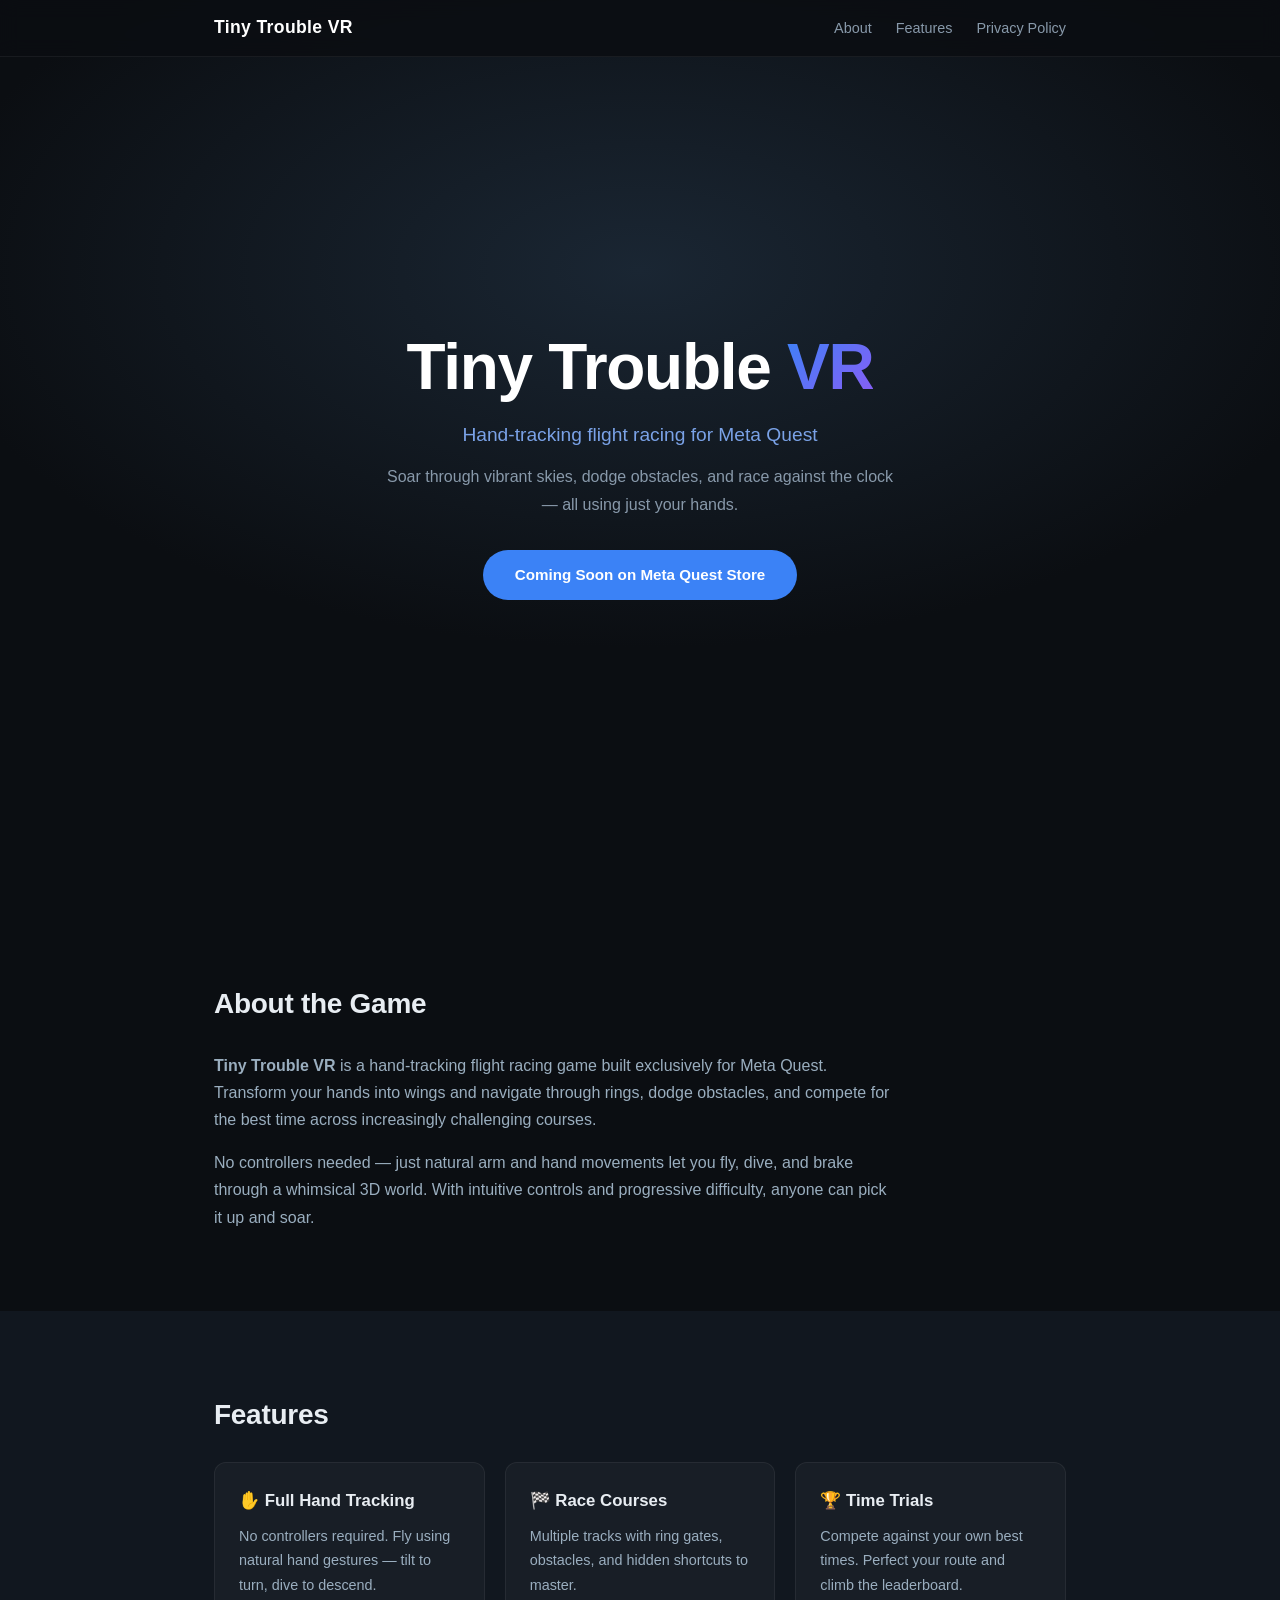
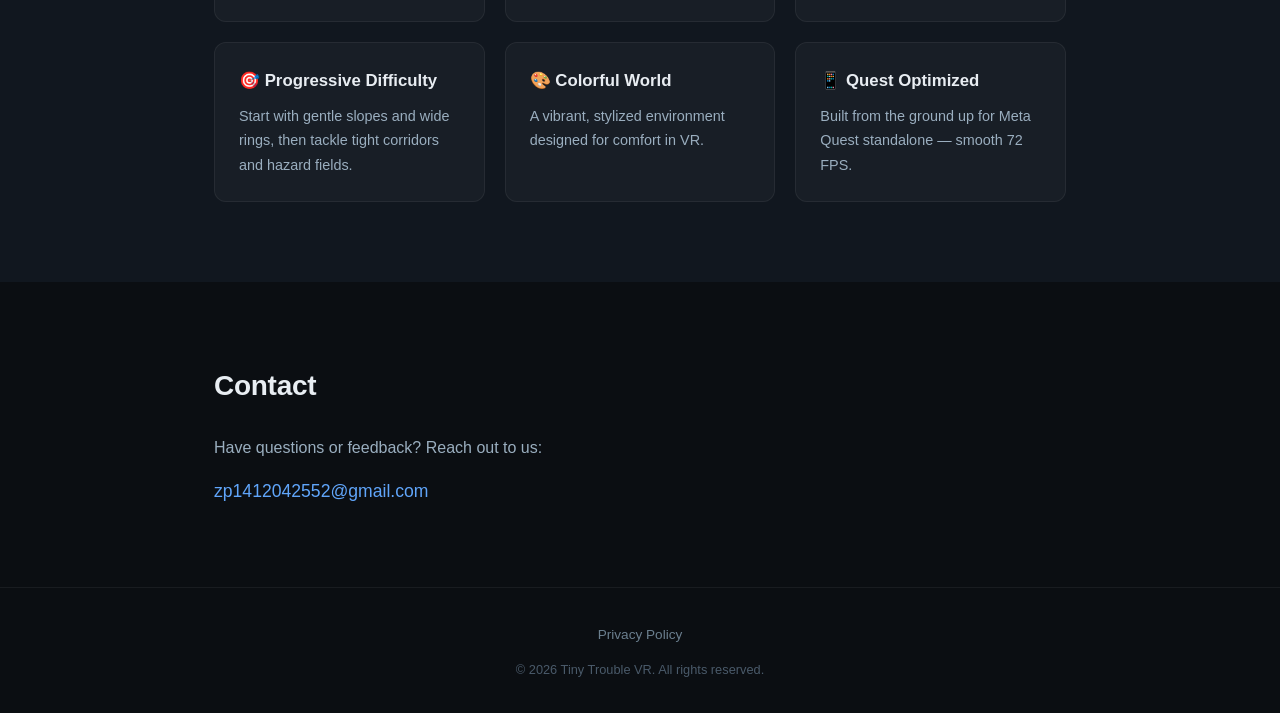
==== index.html @ b0629131 "Add Tiny Trouble VR website - Game homepage with features and contact - Privacy Policy page for Meta" ====
<!DOCTYPE html>
<html lang="en">
<head>
    <meta charset="UTF-8" />
    <meta name="viewport" content="width=device-width, initial-scale=1.0" />
    <title>Tiny Trouble VR — Hand-Tracking Flight Racing</title>
    <link rel="stylesheet" href="styles.css" />
</head>
<body>
    <nav class="navbar">
        <div class="container">
            <span class="logo">Tiny Trouble VR</span>
            <div class="nav-links">
                <a href="#about">About</a>
                <a href="#features">Features</a>
                <a href="privacy-policy.html">Privacy Policy</a>
            </div>
        </div>
    </nav>

    <header class="hero">
        <div class="container">
            <h1 class="hero-title">Tiny Trouble <span class="hero-title-accent">VR</span></h1>
            <p class="hero-subtitle">Hand-tracking flight racing for Meta Quest</p>
            <p class="hero-desc">
                Soar through vibrant skies, dodge obstacles, and race against the clock
                — all using just your hands.
            </p>
            <a href="#" class="btn btn-primary" onclick="return false;">Coming Soon on Meta Quest Store</a>
        </div>
    </header>

    <section id="about" class="section">
        <div class="container">
            <h2>About the Game</h2>
            <p>
                <strong>Tiny Trouble VR</strong> is a hand-tracking flight racing game
                built exclusively for Meta Quest. Transform your hands into wings and
                navigate through rings, dodge obstacles, and compete for the best time
                across increasingly challenging courses.
            </p>
            <p>
                No controllers needed — just natural arm and hand movements let you
                fly, dive, and brake through a whimsical 3D world. With intuitive
                controls and progressive difficulty, anyone can pick it up and soar.
            </p>
        </div>
    </section>

    <section id="features" class="section section-alt">
        <div class="container">
            <h2>Features</h2>
            <div class="features-grid">
                <div class="feature-card">
                    <h3>✋ Full Hand Tracking</h3>
                    <p>No controllers required. Fly using natural hand gestures — tilt to turn, dive to descend.</p>
                </div>
                <div class="feature-card">
                    <h3>🏁 Race Courses</h3>
                    <p>Multiple tracks with ring gates, obstacles, and hidden shortcuts to master.</p>
                </div>
                <div class="feature-card">
                    <h3>🏆 Time Trials</h3>
                    <p>Compete against your own best times. Perfect your route and climb the leaderboard.</p>
                </div>
                <div class="feature-card">
                    <h3>🎯 Progressive Difficulty</h3>
                    <p>Start with gentle slopes and wide rings, then tackle tight corridors and hazard fields.</p>
                </div>
                <div class="feature-card">
                    <h3>🎨 Colorful World</h3>
                    <p>A vibrant, stylized environment designed for comfort in VR.</p>
                </div>
                <div class="feature-card">
                    <h3>📱 Quest Optimized</h3>
                    <p>Built from the ground up for Meta Quest standalone — smooth 72 FPS.</p>
                </div>
            </div>
        </div>
    </section>

    <section id="contact" class="section">
        <div class="container">
            <h2>Contact</h2>
            <p>Have questions or feedback? Reach out to us:</p>
            <p><a href="mailto:zp1412042552@gmail.com" class="contact-link">zp1412042552@gmail.com</a></p>
        </div>
    </section>

    <footer class="footer">
        <div class="container">
            <div class="footer-links">
                <a href="privacy-policy.html">Privacy Policy</a>
            </div>
            <p class="footer-copy">&copy; 2026 Tiny Trouble VR. All rights reserved.</p>
        </div>
    </footer>
</body>
</html>
---- styles.css ----
/* === Reset & Base === */
*, *::before, *::after { box-sizing: border-box; margin: 0; padding: 0; }
html { scroll-behavior: smooth; }
body {
    font-family: -apple-system, BlinkMacSystemFont, "Segoe UI", Roboto, Helvetica, Arial, sans-serif;
    color: #e8edf2;
    background: #0b0e12;
    line-height: 1.7;
    -webkit-font-smoothing: antialiased;
}

/* === Container === */
.container {
    max-width: 900px;
    margin: 0 auto;
    padding: 0 1.5rem;
}

/* === Navbar === */
.navbar {
    position: fixed;
    top: 0; left: 0; right: 0;
    background: rgba(11,14,18,.85);
    backdrop-filter: blur(10px);
    border-bottom: 1px solid rgba(255,255,255,.06);
    z-index: 100;
}
.navbar .container {
    display: flex;
    align-items: center;
    justify-content: space-between;
    height: 56px;
}
.logo {
    font-weight: 700;
    font-size: 1.1rem;
    letter-spacing: .02em;
    color: #fff;
}
.nav-links { display: flex; gap: 1.5rem; }
.nav-links a {
    color: #8899aa;
    text-decoration: none;
    font-size: .9rem;
    transition: color .2s;
}
.nav-links a:hover { color: #fff; }

/* === Hero === */
.hero {
    min-height: 100vh;
    display: flex;
    align-items: center;
    justify-content: center;
    text-align: center;
    padding: 6rem 0 4rem;
    background: radial-gradient(ellipse 80% 60% at 50% 30%, #1a2633 0%, #0b0e12 70%);
}
.hero-title {
    font-size: 4rem;
    font-weight: 900;
    letter-spacing: -.02em;
    margin-bottom: 1rem;
    line-height: 1.1;
    color: #fff;
}
.hero-title-accent {
    background: linear-gradient(135deg, #3b82f6, #8b5cf6);
    -webkit-background-clip: text;
    -webkit-text-fill-color: transparent;
    background-clip: text;
}
@media (max-width: 600px) {
    .hero-title { font-size: 2.5rem; }
}
.hero-subtitle {
    font-size: 1.2rem;
    color: #7aa2e7;
    font-weight: 500;
    margin-bottom: .75rem;
}
.hero-desc {
    font-size: 1rem;
    color: #8899aa;
    max-width: 520px;
    margin: 0 auto 2rem;
}

/* === Buttons === */
.btn {
    display: inline-block;
    padding: .75rem 2rem;
    border-radius: 40px;
    text-decoration: none;
    font-weight: 600;
    font-size: .95rem;
    transition: background .2s, transform .1s;
    cursor: default;
}
.btn-primary {
    background: #3b82f6;
    color: #fff;
}
.btn-primary:hover { background: #2563eb; }

/* === Sections === */
.section { padding: 5rem 0; }
.section-alt { background: #11171f; }
.section h2 {
    font-size: 1.75rem;
    font-weight: 700;
    margin-bottom: 1.5rem;
    letter-spacing: -.01em;
}
.section p { color: #9aaebf; margin-bottom: 1rem; max-width: 680px; }
.section .container > p:last-of-type { margin-bottom: 0; }

/* === Features === */
.features-grid {
    display: grid;
    grid-template-columns: repeat(auto-fit, minmax(240px, 1fr));
    gap: 1.25rem;
    margin-top: 1rem;
}
.feature-card {
    background: rgba(255,255,255,.03);
    border: 1px solid rgba(255,255,255,.06);
    border-radius: 12px;
    padding: 1.5rem;
    transition: border-color .2s;
}
.feature-card:hover { border-color: rgba(255,255,255,.12); }
.feature-card h3 {
    font-size: 1.05rem;
    font-weight: 600;
    margin-bottom: .5rem;
    color: #e8edf2;
}
.feature-card p {
    font-size: .9rem;
    margin-bottom: 0;
}

/* === Privacy Policy page === */
.policy h1 { font-size: 2rem; margin-bottom: .25rem; }
.policy .effective-date { color: #6b7f8f; font-size: .9rem; margin-bottom: 2rem; }
.policy h2 { font-size: 1.2rem; margin-top: 2rem; margin-bottom: .5rem; color: #e8edf2; }
.policy p { margin-bottom: 1rem; }
.policy ul { margin: 0 0 1rem 1.5rem; color: #9aaebf; }
.policy ul li { margin-bottom: .35rem; }
.policy a { color: #60a5fa; }

/* === Contact === */
.contact-link {
    color: #60a5fa;
    text-decoration: none;
    font-size: 1.1rem;
}
.contact-link:hover { text-decoration: underline; }

/* === Footer === */
.footer {
    border-top: 1px solid rgba(255,255,255,.06);
    padding: 2rem 0;
    text-align: center;
}
.footer-links { margin-bottom: .75rem; }
.footer-links a {
    color: #6b7f8f;
    text-decoration: none;
    font-size: .85rem;
    margin: 0 .5rem;
}
.footer-links a:hover { color: #fff; }
.footer-copy { color: #4a5a6a; font-size: .8rem; }

/* === Responsive === */
@media (max-width: 600px) {
    .hero { padding: 5rem 0 3rem; }
    .hero-subtitle { font-size: 1rem; }
    .features-grid { grid-template-columns: 1fr; }
    .nav-links { gap: .75rem; }
    .nav-links a { font-size: .8rem; }
}
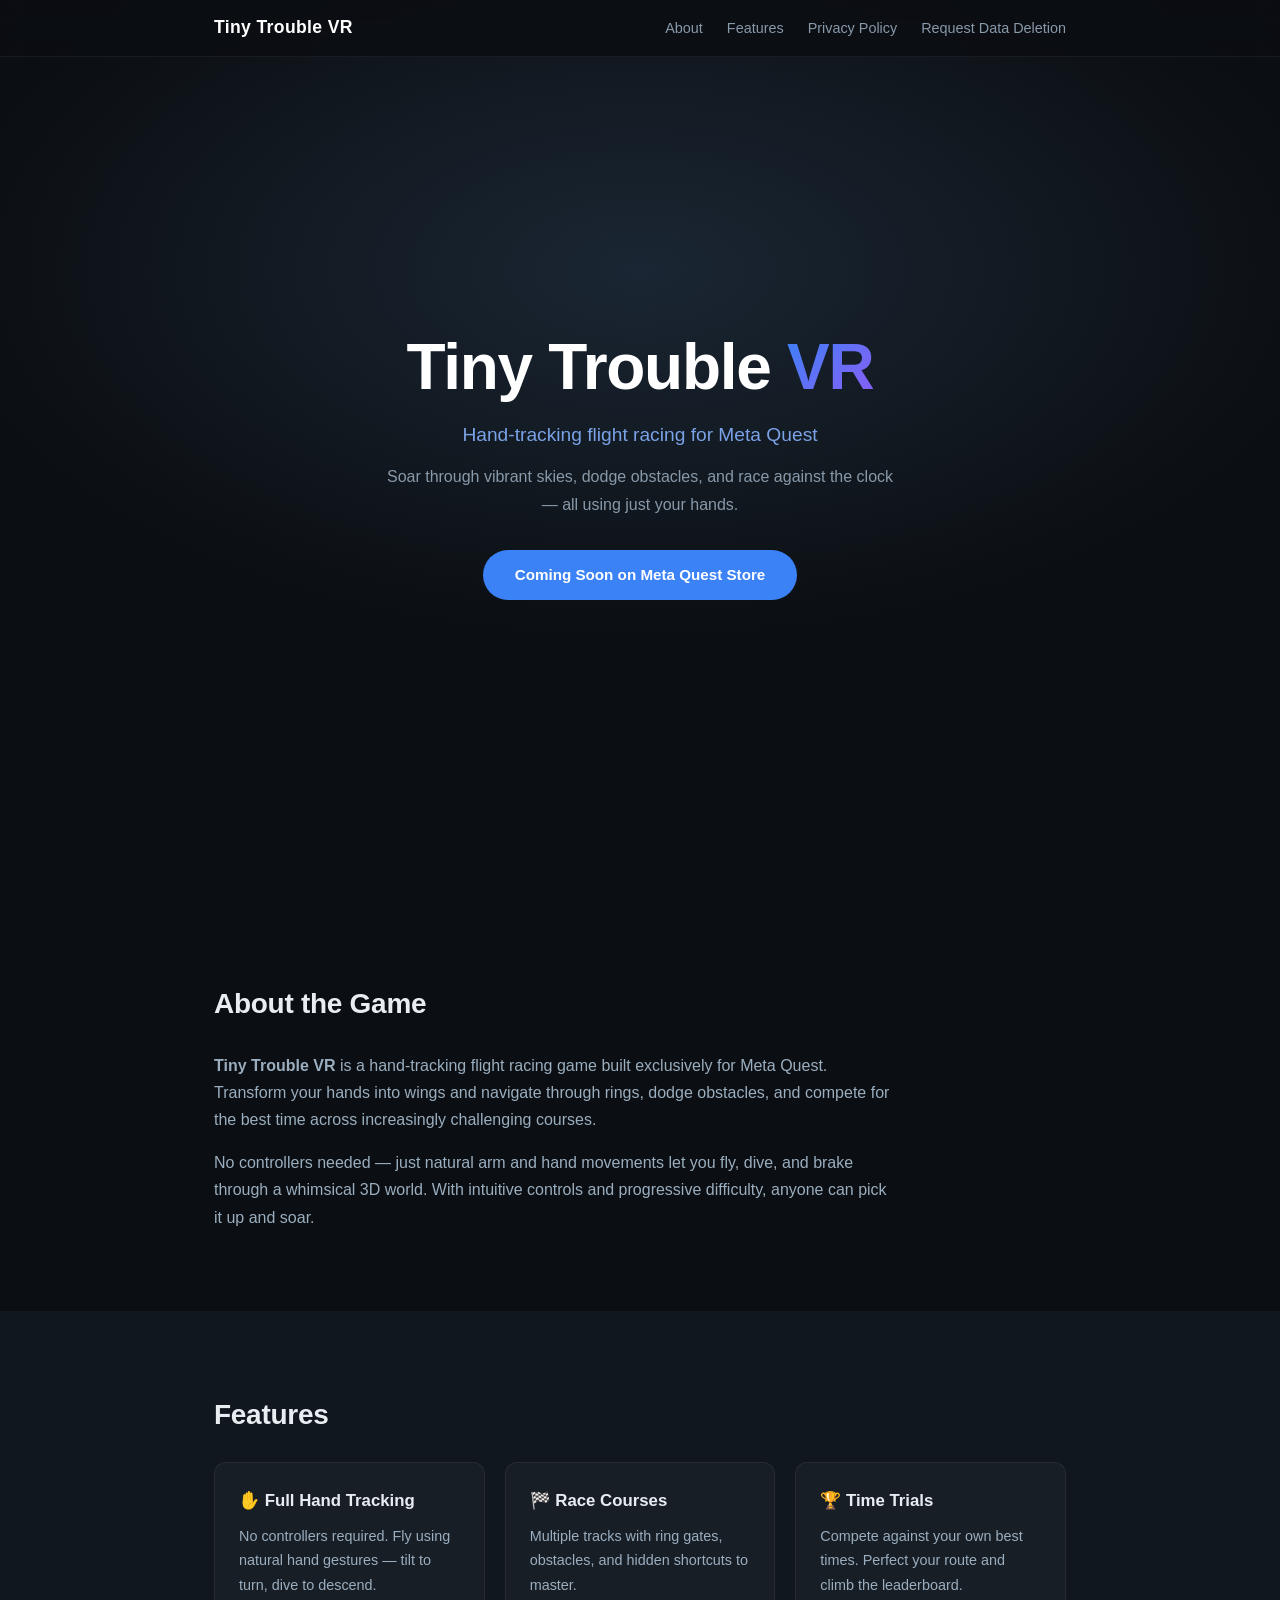
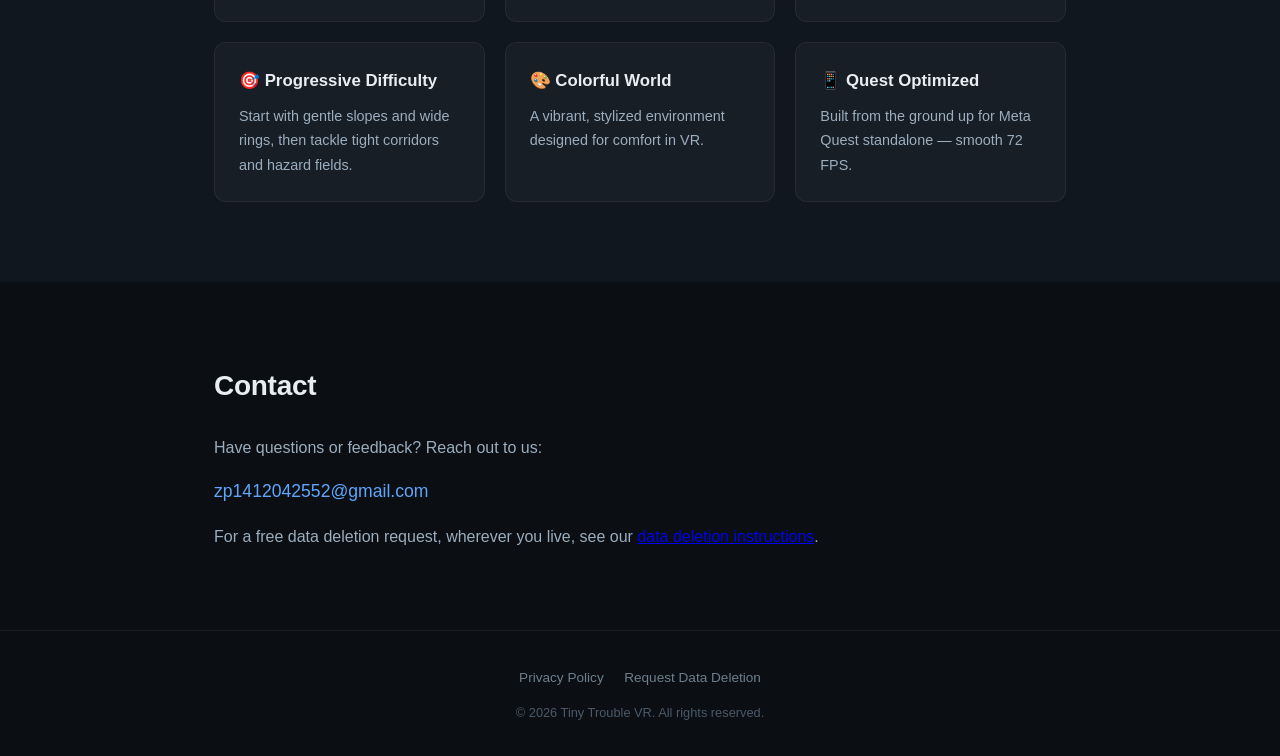
==== commit 9bb44a9b: "Update privacy policy for Meta User ID, IAP and global deletion requests" ====
--- a/index.html
+++ b/index.html
@@ -14,6 +14,7 @@
                 <a href="#about">About</a>
                 <a href="#features">Features</a>
                 <a href="privacy-policy.html">Privacy Policy</a>
+                <a href="privacy-policy.html#data-deletion">Request Data Deletion</a>
             </div>
         </div>
     </nav>
@@ -84,6 +85,7 @@
             <h2>Contact</h2>
             <p>Have questions or feedback? Reach out to us:</p>
             <p><a href="mailto:zp1412042552@gmail.com" class="contact-link">zp1412042552@gmail.com</a></p>
+            <p>For a free data deletion request, wherever you live, see our <a href="privacy-policy.html#data-deletion">data deletion instructions</a>.</p>
         </div>
     </section>
 
@@ -91,6 +93,7 @@
         <div class="container">
             <div class="footer-links">
                 <a href="privacy-policy.html">Privacy Policy</a>
+                <a href="privacy-policy.html#data-deletion">Request Data Deletion</a>
             </div>
             <p class="footer-copy">&copy; 2026 Tiny Trouble VR. All rights reserved.</p>
         </div>
